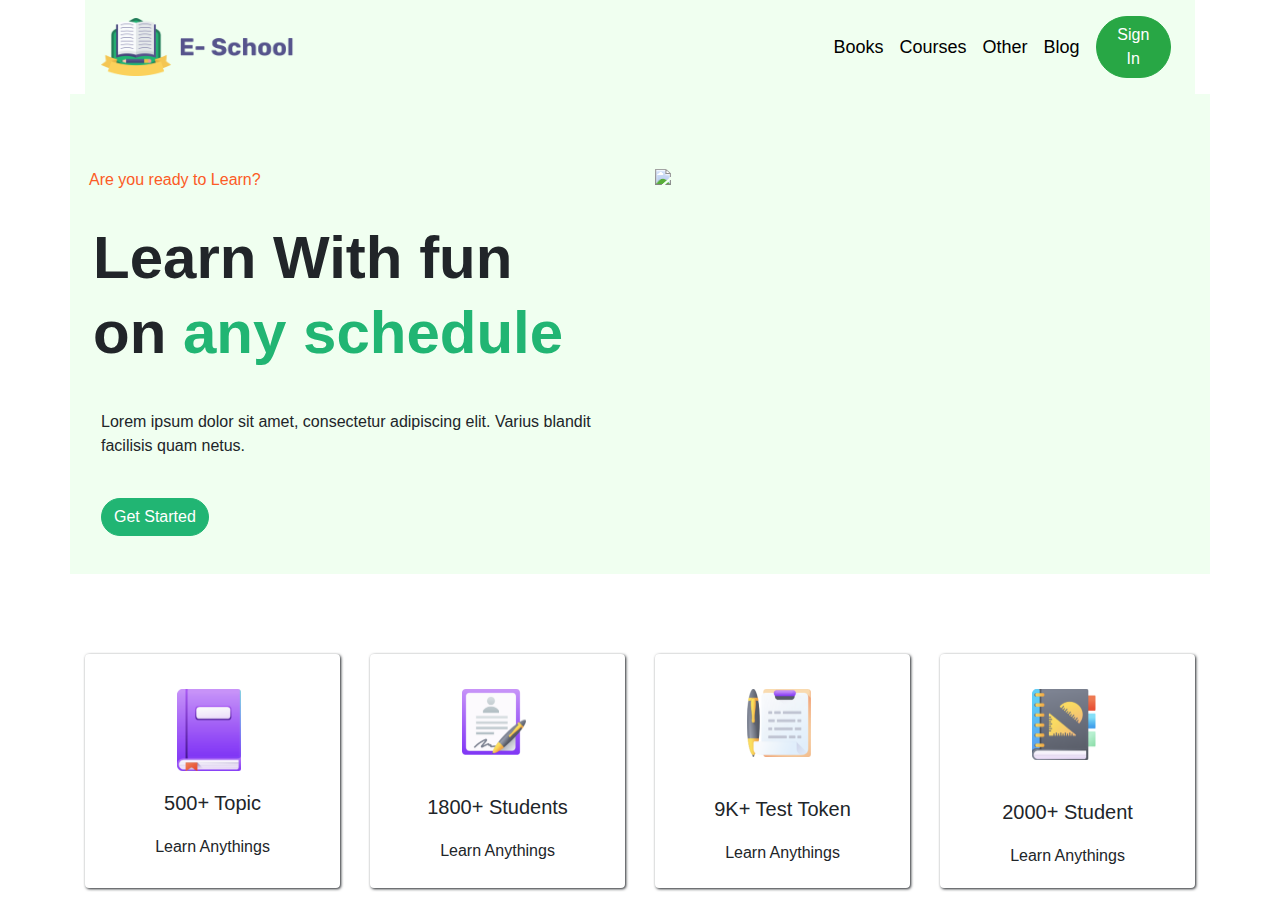
==== index.html @ 4ad8e7dc "Another project" ====
<!DOCTYPE html>
<html lang="en">
<head>
    <meta charset="UTF-8">
    <meta http-equiv="X-UA-Compatible" content="IE=edge">
    <meta name="viewport" content="width=device-width, initial-scale=1.0">
    <title>Document</title>
    <link rel="stylesheet" href="https://maxcdn.bootstrapcdn.com/bootstrap/4.5.2/css/bootstrap.min.css">
  <script src="https://ajax.googleapis.com/ajax/libs/jquery/3.5.1/jquery.min.js"></script>
  <script src="https://cdnjs.cloudflare.com/ajax/libs/popper.js/1.16.0/umd/popper.min.js"></script>
  <script src="https://maxcdn.bootstrapcdn.com/bootstrap/4.5.2/js/bootstrap.min.js"></script>
    <link rel="stylesheet" href="style.css">
</head>
<body>

<header class="container">
    <nav class="navbar navbar-expand-lg">
        <img class="logo" src="ICON/Logo.png" alt="">
        <button class="navbar-toggler" type="button" data-toggle="collapse" data-target="#navbarNavAltMarkup" aria-controls="navbarNavAltMarkup" aria-expanded="false" aria-label="Toggle navigation">
          <span class="navbar-toggler-icon"></span>
        </button>
        <div class="collapse navbar-collapse" id="navbarNavAltMarkup">
          <div class="navbar-nav  d-flex align-items-center ">
            <a class="nav-item nav-link" href="#">Books</a>
            <a class="nav-item nav-link" href="#">Courses</a>
            <a class="nav-item nav-link" href="#">Other</a>
            <a class="nav-item nav-link" href="#">Blog</a>
            <a class="nav-item nav-link" href="#"><button type="button" class="btn btn-success">Sign In</button></a>
          </div>
        </div>
      </nav>
    

    <section class="">

        <div class="row header-sec">
            <div class="col-md-6 ">
                <p class="p-1">Are you ready to Learn?</p>
                <p class="p-2"> <b> Learn With fun <br>
                 on <span style="color: rgb(33 181 115);">any schedule </span> </b></p>
                <p class="p-3">Lorem ipsum dolor sit amet, consectetur 
                    adipiscing elit. Varius blandit facilisis quam netus.</p>
                    <a class="nav-item nav-link" href="#"><button type="button" class="btn btn-success btn-rdy">Get Started</button></a>
            </div>
            <div class="col-md-6">
                <img class="w-100" src="photos/Illustration.png">
            </div>
        </div>
    </section>

</header>

<section class="container">

    <div class="card-deck">


        <div class="card">
          <img class="card-img-top w-25" src="ICON/book.png" alt="Card image cap">
          <div class="card-body">
            <h5 class="card-title d-flex justify-content-center ">500+ Topic</h5>
            <p class="card-text d-flex justify-content-center ">Learn Anythings</p>
          </div>
        </div>


        <div class="card">
          <img class="card-img-top w-25" src="ICON/Student.png" alt="Card image cap">
          <div class="card-body">
            <h5 class="card-title d-flex justify-content-center card-text">1800+ Students</h5>
            <p class="card-text d-flex justify-content-center ">Learn Anythings</p>
          </div>
        </div>


        <div class="card">
          <img class="card-img-top w-25" src="ICON/Test.png" alt="Card image cap">
          <div class="card-body">
            <h5 class="card-title d-flex justify-content-center card-text">9K+ Test Token</h5>
            <p class="card-text d-flex justify-content-center ">Learn Anythings</p>
          </div>
        </div>

        <div class="card">
            <img class="card-img-top w-25" src="ICON/Students.png" alt="Card image cap">
            <div class="card-body">
              <h5 class="card-title d-flex justify-content-center card-text">2000+ Student</h5>
              <p class="card-text d-flex justify-content-center ">Learn Anythings</p>
            </div>
          </div>


      </div>
      </section>
</body>
</html>
---- style.css ----
.logo{
    width: 18%;
}
.btn{
    border-radius: 50px;
}

.navbar-nav{
    padding-left: 60%;
}

.nav-link{
    color: black;
    font-size: 18px;
}

.navbar{
    background-color: #f0fff0;
}

.header-sec{
    padding-top: 70px;
    background-color: honeydew;
    padding-bottom: 30px;
}

.p-1{
    color: rgb(252 91 38);
}

.p-2{
    font-size: 60px;
    line-height: 75px;
}

.btn-rdy{
    background-color: rgb(33 181 115);
    border-color: rgb(33 181 115);
}

.card-img-top {
    
    margin-left: 36%;
    margin-top: 35px;

}

.card-text{
    margin-top: 20px;
}

.card-deck{
    margin-top: 80px;
}
.card{
    border:none;
    box-shadow: 1px 1px 3px;
}
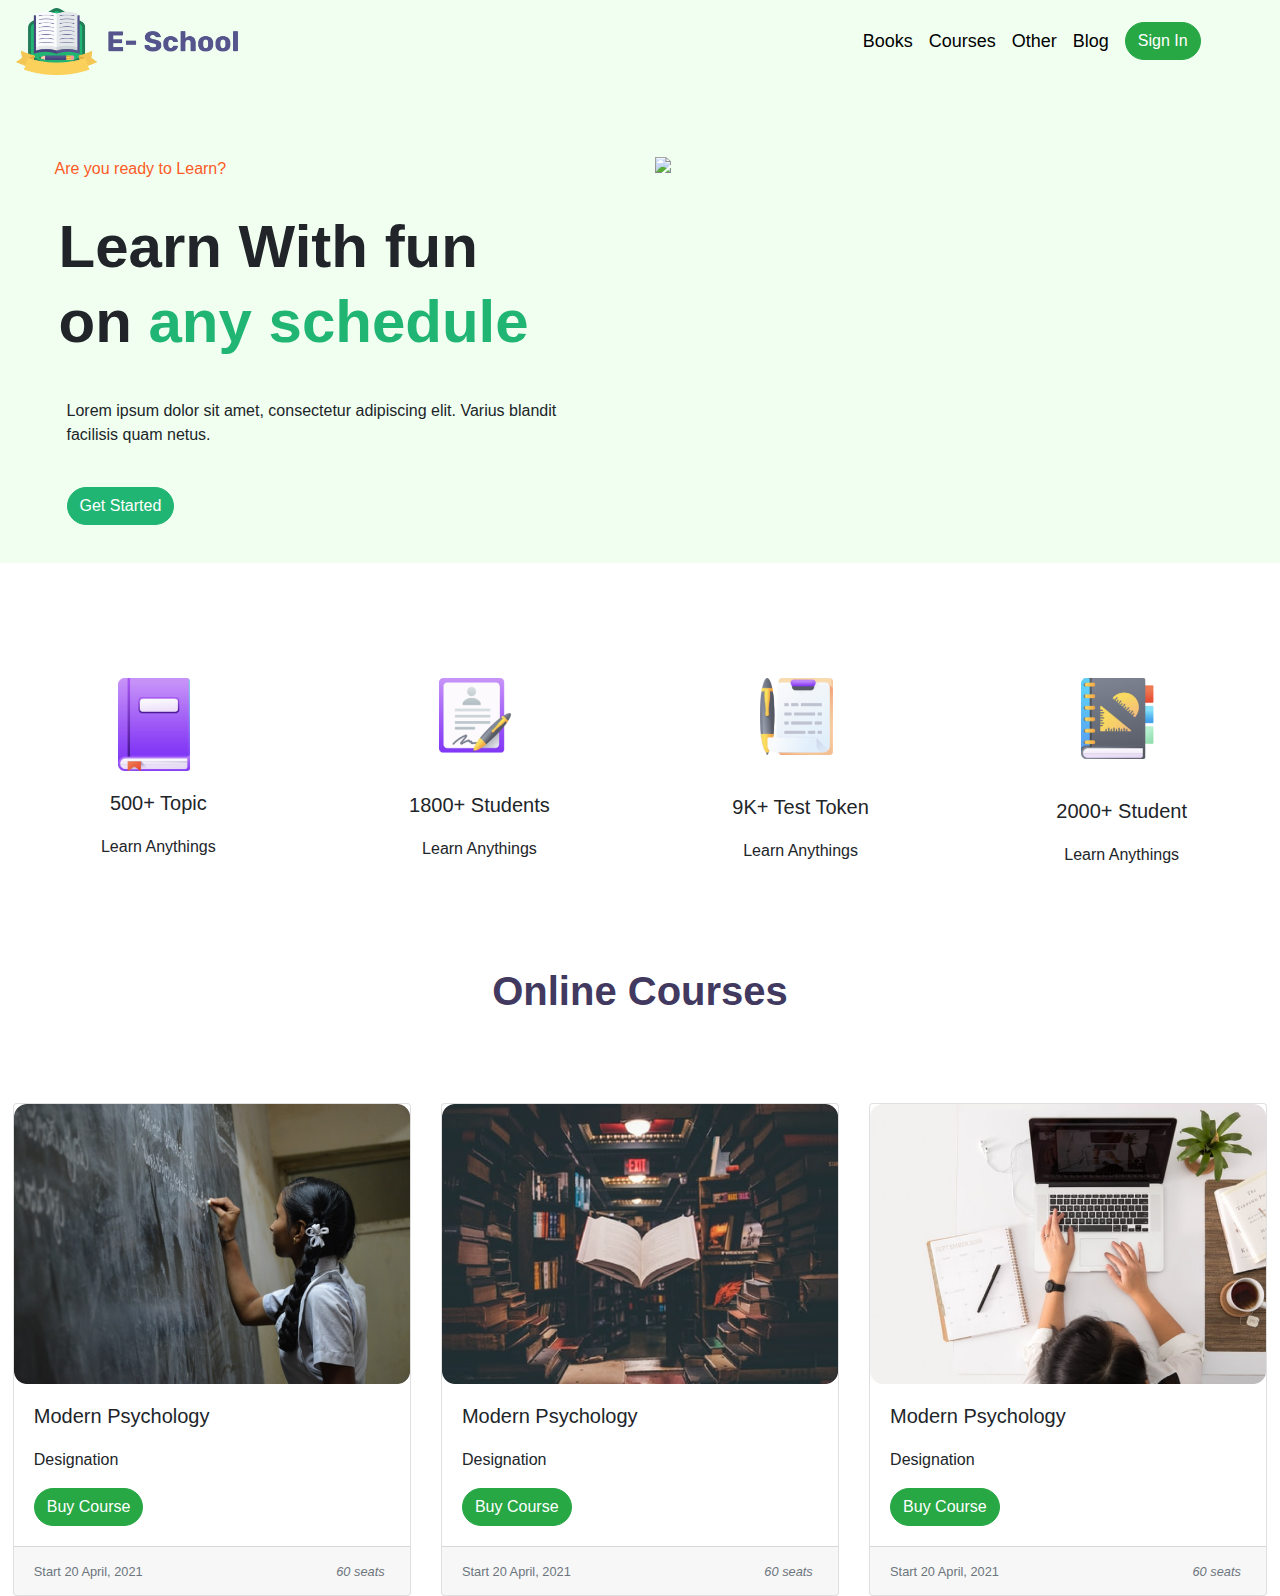
==== commit 878cad00: "added new" ====
--- a/index.html
+++ b/index.html
@@ -6,14 +6,15 @@
     <meta name="viewport" content="width=device-width, initial-scale=1.0">
     <title>Document</title>
     <link rel="stylesheet" href="https://maxcdn.bootstrapcdn.com/bootstrap/4.5.2/css/bootstrap.min.css">
-  <script src="https://ajax.googleapis.com/ajax/libs/jquery/3.5.1/jquery.min.js"></script>
-  <script src="https://cdnjs.cloudflare.com/ajax/libs/popper.js/1.16.0/umd/popper.min.js"></script>
-  <script src="https://maxcdn.bootstrapcdn.com/bootstrap/4.5.2/js/bootstrap.min.js"></script>
+    <script src="https://kit.fontawesome.com/1a56f73e1c.js" crossorigin="anonymous"></script>
+    <script src="https://ajax.googleapis.com/ajax/libs/jquery/3.5.1/jquery.min.js"></script>
+    <script src="https://cdnjs.cloudflare.com/ajax/libs/popper.js/1.16.0/umd/popper.min.js"></script>
+    <script src="https://maxcdn.bootstrapcdn.com/bootstrap/4.5.2/js/bootstrap.min.js"></script>
     <link rel="stylesheet" href="style.css">
 </head>
 <body>
 
-<header class="container">
+<header>
     <nav class="navbar navbar-expand-lg">
         <img class="logo" src="ICON/Logo.png" alt="">
         <button class="navbar-toggler" type="button" data-toggle="collapse" data-target="#navbarNavAltMarkup" aria-controls="navbarNavAltMarkup" aria-expanded="false" aria-label="Toggle navigation">
@@ -31,10 +32,10 @@
       </nav>
     
 
-    <section class="">
+    <section>
 
         <div class="row header-sec">
-            <div class="col-md-6 ">
+            <div class="col-md-6 header-content">
                 <p class="p-1">Are you ready to Learn?</p>
                 <p class="p-2"> <b> Learn With fun <br>
                  on <span style="color: rgb(33 181 115);">any schedule </span> </b></p>
@@ -50,22 +51,22 @@
 
 </header>
 
-<section class="container">
+<section >
 
     <div class="card-deck">
 
 
-        <div class="card">
-          <img class="card-img-top w-25" src="ICON/book.png" alt="Card image cap">
+        <div class="card crd">
+          <img class="card-img-top w-25 top-img" src="ICON/book.png" alt="Card image cap">
           <div class="card-body">
             <h5 class="card-title d-flex justify-content-center ">500+ Topic</h5>
             <p class="card-text d-flex justify-content-center ">Learn Anythings</p>
-          </div>
+          </div></a>
         </div>
 
 
-        <div class="card">
-          <img class="card-img-top w-25" src="ICON/Student.png" alt="Card image cap">
+        <div class="card crd">
+          <img class="card-img-top w-25 top-img" src="ICON/Student.png" alt="Card image cap">
           <div class="card-body">
             <h5 class="card-title d-flex justify-content-center card-text">1800+ Students</h5>
             <p class="card-text d-flex justify-content-center ">Learn Anythings</p>
@@ -73,24 +74,71 @@
         </div>
 
 
-        <div class="card">
-          <img class="card-img-top w-25" src="ICON/Test.png" alt="Card image cap">
+        <div class="card crd">
+          <img class="card-img-top w-25 top-img" src="ICON/Test.png" alt="Card image cap">
           <div class="card-body">
             <h5 class="card-title d-flex justify-content-center card-text">9K+ Test Token</h5>
             <p class="card-text d-flex justify-content-center ">Learn Anythings</p>
           </div>
         </div>
 
-        <div class="card">
-            <img class="card-img-top w-25" src="ICON/Students.png" alt="Card image cap">
+        <div class="card crd">
+            <img class="card-img-top w-25 top-img" src="ICON/Students.png" alt="Card image cap">
             <div class="card-body">
               <h5 class="card-title d-flex justify-content-center card-text">2000+ Student</h5>
               <p class="card-text d-flex justify-content-center ">Learn Anythings</p>
             </div>
           </div>
 
-
       </div>
       </section>
+
+
+      <section class="d-flex justify-content-center" style="color: #413960; margin-top: 80px;">
+        <h1><b> Online Courses </b></h1> 
+      </section>
+
+      <section>
+        <div class="card-deck">
+          <div class="card">
+            <img class="card-img-top" src="Photos/Morder pyschology.png" alt="Card image cap">
+            <div class="card-body">
+              <h5 class="card-title">Modern Psychology</h5>
+              <p class="card-text">Designation</p>
+              <button type="button" class="btn btn-success">Buy Course</button>
+            </div>
+            <div class="card-footer">
+              <small class="text-muted"><i class="far fa-calendar-alt"></i> Start 20 April, 2021 <span style="padding-left: 190px;"> <i class="fas fa-user-friends"> 60 seats</i></span> </small>
+            </div>
+          </div>
+          <div class="card">
+            <img class="card-img-top" src="Photos/Morder psyc.png" alt="Card image cap">
+            <div class="card-body">
+              <h5 class="card-title">Modern Psychology</h5>
+              <p class="card-text">Designation</p>
+              <button type="button" class="btn btn-success">Buy Course</button>
+            </div>
+            <div class="card-footer">
+              <small class="text-muted"><i class="far fa-calendar-alt"></i> Start 20 April, 2021 <span style="padding-left: 190px;"> <i class="fas fa-user-friends"> 60 seats</i></span></small>
+            </div>
+          </div>
+          <div class="card">
+            <img class="card-img-top" src="Photos/Morder pychons.png" alt="Card image cap">
+            <div class="card-body">
+              <h5 class="card-title">Modern Psychology</h5>
+              <p class="card-text">Designation</p>
+              <button type="button" class="btn btn-success">Buy Course</button>
+            </div>
+            <div class="card-footer">
+              <small class="text-muted"><i class="far fa-calendar-alt"></i> Start 20 April, 2021 <span style="padding-left: 190px;"> <i class="fas fa-user-friends"> 60 seats</i></span></small>
+            </div>
+          </div>
+        </div>
+      </section>
+
+
+
+
+
 </body>
 </html>--- a/style.css
+++ b/style.css
@@ -33,12 +33,15 @@
     line-height: 75px;
 }
 
+.header-content{
+    padding-left: 5%;
+}
 .btn-rdy{
     background-color: rgb(33 181 115);
     border-color: rgb(33 181 115);
 }
 
-.card-img-top {
+.top-img {
     
     margin-left: 36%;
     margin-top: 35px;
@@ -51,8 +54,14 @@
 
 .card-deck{
     margin-top: 80px;
+    padding-left: 1%;
+    padding-right: 1%;
 }
-.card{
+.crd{
     border:none;
+    
+}
+
+.crd:hover {
     box-shadow: 1px 1px 3px;
-}+  }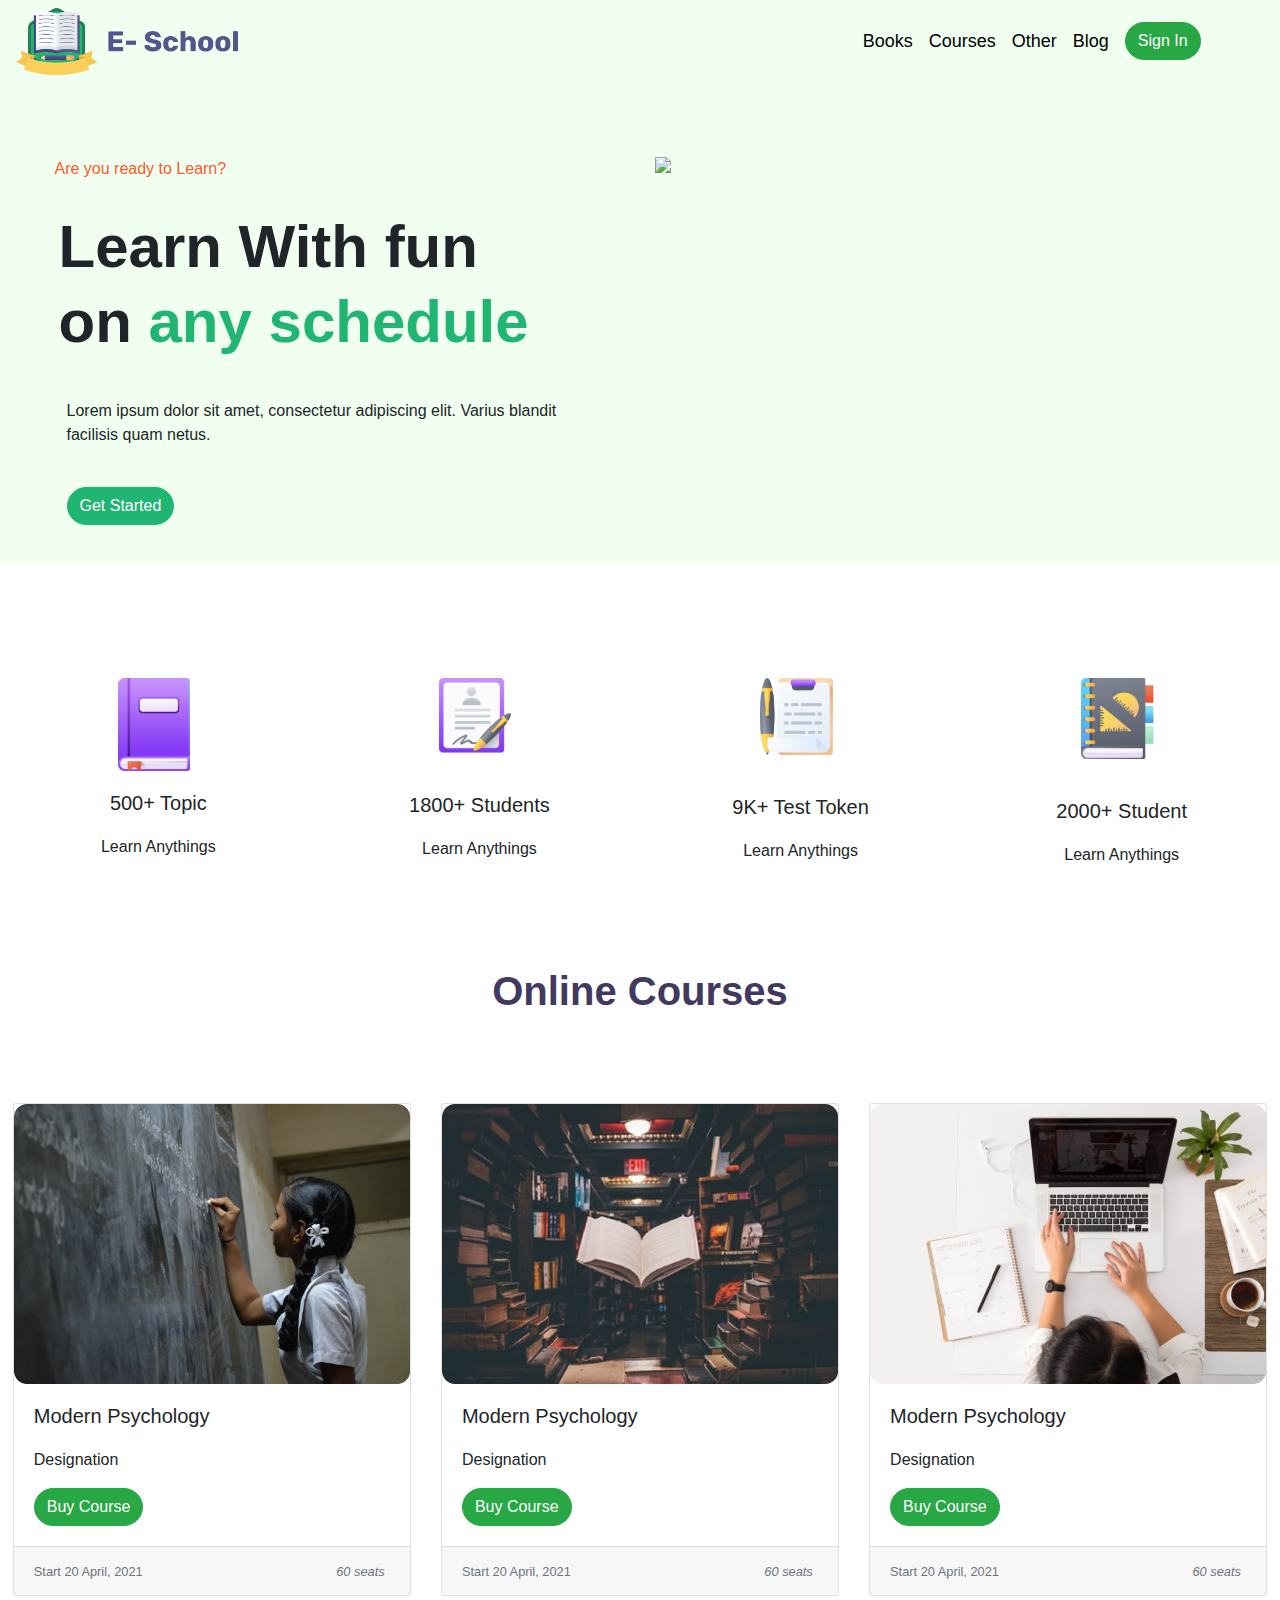
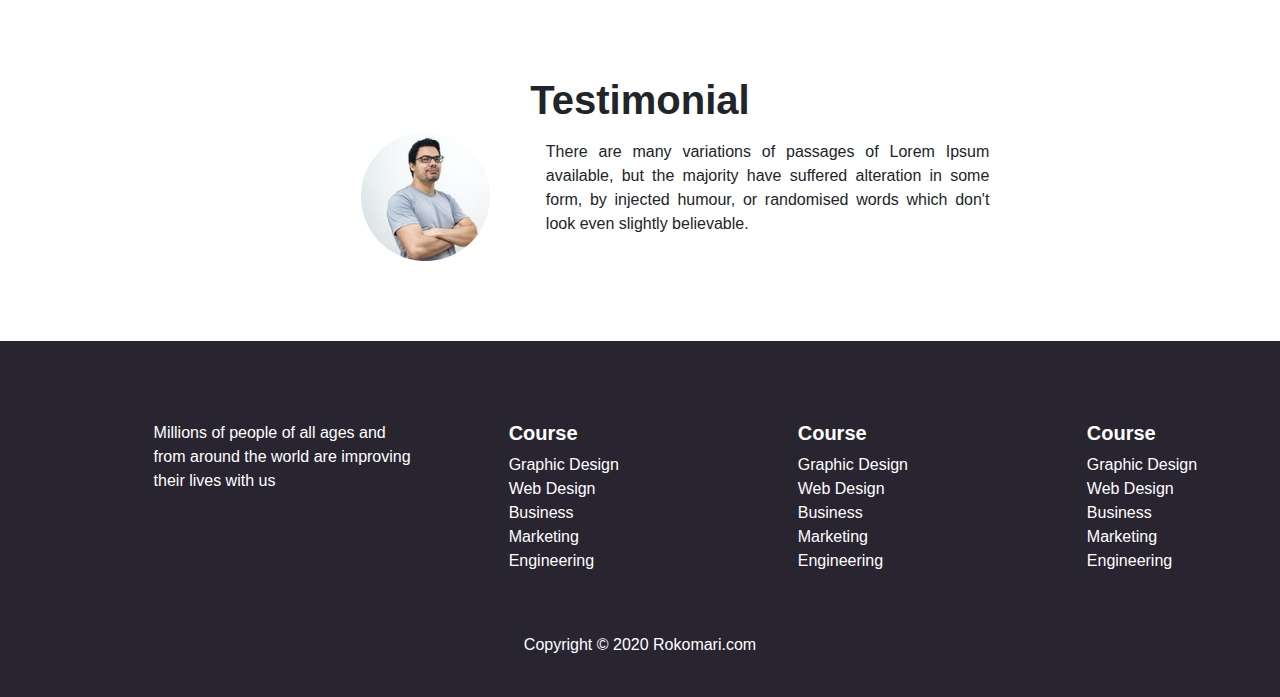
==== commit 041afe47: "All Done, ALHAMDULILLAH" ====
--- a/index.html
+++ b/index.html
@@ -4,7 +4,7 @@
     <meta charset="UTF-8">
     <meta http-equiv="X-UA-Compatible" content="IE=edge">
     <meta name="viewport" content="width=device-width, initial-scale=1.0">
-    <title>Document</title>
+    <title>E-School</title>
     <link rel="stylesheet" href="https://maxcdn.bootstrapcdn.com/bootstrap/4.5.2/css/bootstrap.min.css">
     <script src="https://kit.fontawesome.com/1a56f73e1c.js" crossorigin="anonymous"></script>
     <script src="https://ajax.googleapis.com/ajax/libs/jquery/3.5.1/jquery.min.js"></script>
@@ -137,6 +137,66 @@
       </section>
 
 
+      <section class="author-sec">
+        <h1 class="d-flex justify-content-center"> <b>Testimonial</b> </h1>
+        <div class="row ">
+          <div class="col-md-5">
+            <img class="w-25 author-pic" src="Photos/Man.png" alt="">
+          </div>
+
+          <div class="col-md-6 d-flex justify-content-center align-items-center author-text">
+            <p>There are many variations of passages of Lorem Ipsum available, but the
+             majority have suffered alteration in some form, by injected humour, 
+             or randomised words which don't look even slightly believable.</p>
+          </div>
+        </div>
+
+      </section>
+
+      <footer>
+        <div class="row footer-content">
+          <div class="col-md-3">
+            <p>Millions of people of all ages and from around
+              the world are improving their lives with us</p>
+          </div>
+
+
+          <div class="col-md-3 course-list">
+            <h5><b>Course</b></h5>
+            Graphic Design <br>
+            Web Design <br>
+            Business <br>
+            Marketing <br>
+            Engineering <br>
+          </div>
+
+
+          <div class="col-md-3 course-list">
+            <h5><b>Course</b></h5>
+            Graphic Design <br>
+            Web Design <br>
+            Business <br>
+            Marketing <br>
+            Engineering <br>
+          </div>
+
+
+          <div class="col-md-3 course-list">
+            <h5><b>Course</b></h5>
+            Graphic Design <br>
+            Web Design <br>
+            Business <br>
+            Marketing <br>
+            Engineering <br>
+          </div>
+        </div>
+
+        <p class="d-flex justify-content-center">Copyright © 2020 Rokomari.com</p>
+<br>
+
+      </footer>
+
+
 
 
 
--- a/style.css
+++ b/style.css
@@ -54,6 +54,7 @@
 
 .card-deck{
     margin-top: 80px;
+    margin-bottom: 80px;
     padding-left: 1%;
     padding-right: 1%;
 }
@@ -64,4 +65,37 @@
 
 .crd:hover {
     box-shadow: 1px 1px 3px;
-  }+  }
+
+  .author-sec{
+
+  }
+
+  .author-pic{
+     margin-left: 70%;
+  }
+
+  .author-text{
+      padding-right: 15%;
+      text-align: justify;
+  }
+
+
+.author-sec{
+    margin-bottom: 80px;
+}
+
+.footer-content{
+    padding-left: 12%;
+    padding-top: 80px;
+    padding-bottom: 60px;
+}
+
+.course-list{
+    padding-left: 7%;
+}
+
+footer{
+    background-color: #282531;
+    color: white;
+}